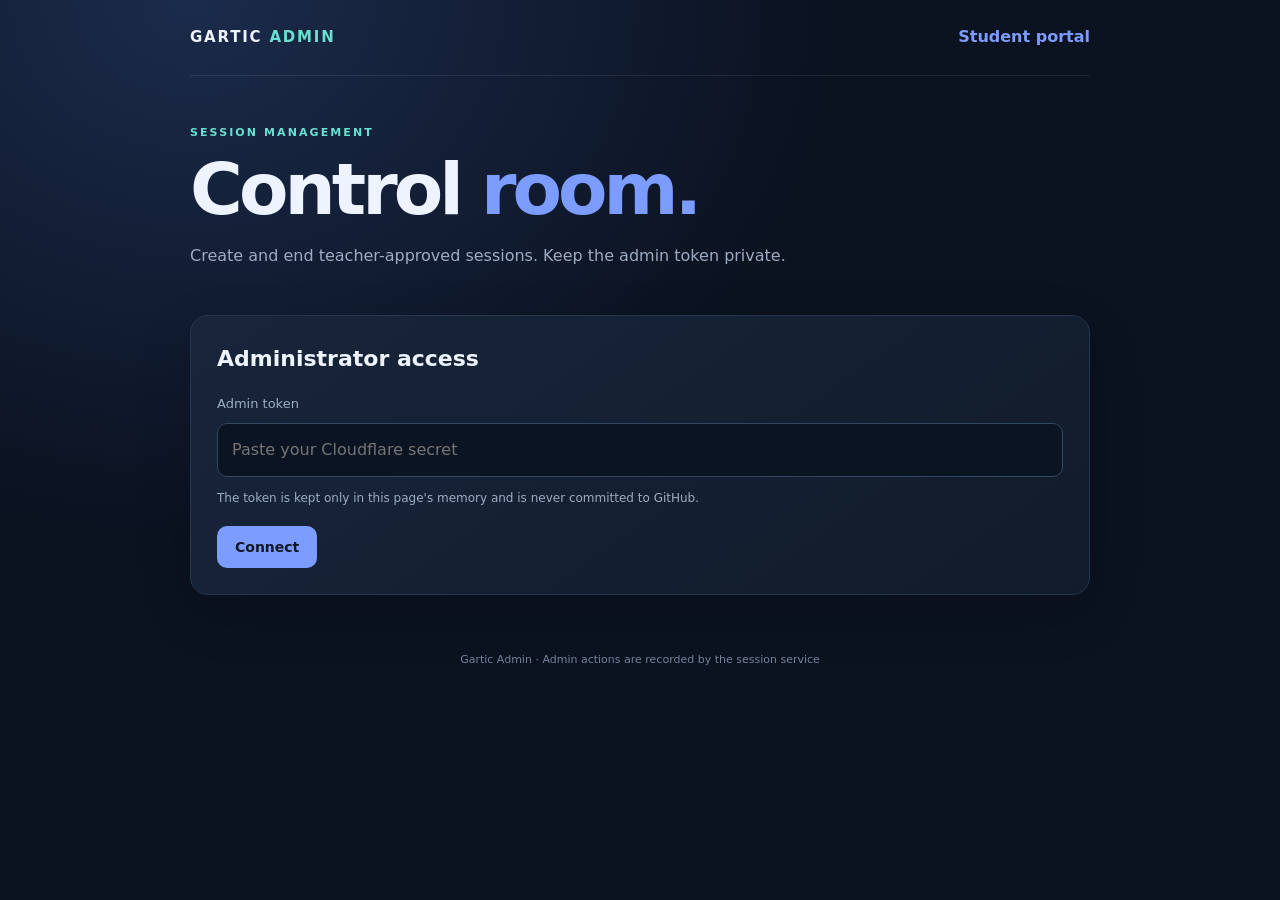
==== admin.html @ 049f01e7 "Add embedded Gartic Phone room creator to admin control" ====
<!doctype html>
<html lang="en">
<head>
  <meta charset="utf-8">
  <meta name="viewport" content="width=device-width, initial-scale=1">
  <meta name="theme-color" content="#101827">
  <title>Gartic Admin | Control Room</title>
  <link rel="stylesheet" href="style.css">
</head>
<body data-page="admin">
  <main class="shell">
    <header class="topbar"><a class="brand" href="index.html">GARTIC <span>ADMIN</span></a><a class="quiet-link" href="index.html">Student portal</a></header>
    <section class="hero compact"><p class="eyebrow">SESSION MANAGEMENT</p><h1>Control <span>room.</span></h1><p class="lede">Create and end teacher-approved sessions. Keep the admin token private.</p></section>
    <section class="panel">
      <h2>Administrator access</h2>
      <label for="admin-token">Admin token</label>
      <input id="admin-token" type="password" autocomplete="off" placeholder="Paste your Cloudflare secret">
      <p class="small muted">The token is kept only in this page's memory and is never committed to GitHub.</p>
      <div class="button-row"><button class="primary" id="connect-button" type="button">Connect</button><span class="message" id="admin-message" aria-live="polite"></span></div>
    </section>
    <section class="panel hidden" id="room-creator-panel">
      <div class="session-head"><div><p class="eyebrow">ROOM CREATOR</p><h2>Create your Gartic Phone room</h2></div><span class="status-pill">EMBEDDED</span></div>
      <p class="small muted">Create the private room in this panel. When Gartic Phone gives you an invitation link, copy it and paste it into the field below. The room creator may refuse to load inside another website; if that happens, use the official-site link as a fallback.</p>
      <div class="room-creator-frame"><iframe id="room-creator-frame" title="Gartic Phone room creator" src="https://garticphone.com/" allow="fullscreen; clipboard-read; clipboard-write" referrerpolicy="strict-origin-when-cross-origin"></iframe></div>
      <p class="small"><a class="text-link" href="https://garticphone.com/" target="_blank" rel="noopener noreferrer">Open official Gartic Phone in a separate tab ↗</a></p>
    </section>
    <section class="panel hidden" id="controls-panel">
      <div class="session-head"><div><p class="eyebrow">CURRENT STATUS</p><h2 id="admin-status">No active session</h2></div><span class="status-pill" id="status-pill">IDLE</span></div>
      <label for="game-url">Private Gartic Phone invitation URL</label>
      <input id="game-url" type="url" inputmode="url" autocomplete="url" placeholder="https://garticphone.com/..." required>
      <p class="small muted">Create the room in the panel above, copy its invitation URL, and paste it here. Only official garticphone.com links are accepted.</p>
      <div class="code-display hidden" id="code-display"><span>SESSION CODE</span><strong id="session-code">------</strong></div>
      <p class="small" id="active-room-wrap" hidden>Active room: <a class="text-link" id="admin-game-link" href="#" target="_blank" rel="noopener noreferrer">Open private room ↗</a></p>
      <div class="button-row"><button class="primary" id="start-button" type="button">Start session</button><button class="danger" id="end-button" type="button" disabled>End session</button></div>
      <p class="small muted">Ending a session updates connected portals. It cannot force-close other browser tabs or control devices outside this portal.</p>
    </section>
    <footer>Gartic Admin · Admin actions are recorded by the session service</footer>
  </main>
  <script src="app.js"></script>
</body>
</html>
---- style.css ----
:root{color-scheme:dark;--bg:#0b1220;--panel:#141f31;--line:#26364d;--text:#edf3ff;--muted:#9eacc2;--blue:#7c9cff;--cyan:#69e0d0;--red:#ff6d7d}*{box-sizing:border-box}body{margin:0;min-height:100vh;background:radial-gradient(ellipse at 15% 0%,#1b2b4b 0,transparent 42%),var(--bg);color:var(--text);font:16px/1.55 system-ui,-apple-system,Segoe UI,sans-serif}.shell{width:min(900px,calc(100% - 36px));margin:0 auto}.topbar{height:76px;display:flex;align-items:center;justify-content:space-between;border-bottom:1px solid #ffffff14}.brand{font-size:15px;font-weight:900;letter-spacing:.12em;color:var(--text);text-decoration:none}.brand span{color:var(--cyan)}.quiet-link,.text-link{color:var(--blue);text-decoration:none;font-weight:650}.hero{padding:64px 0 34px}.hero.compact{padding:48px 0 28px}.eyebrow{font-size:11px;letter-spacing:.19em;font-weight:800;color:var(--cyan);margin:0 0 12px}.hero h1{font-size:clamp(42px,8vw,72px);line-height:1.02;letter-spacing:-.055em;margin:0}.hero h1 span{color:var(--blue)}.lede{color:var(--muted);max-width:610px;margin:18px 0 0}.panel{background:linear-gradient(145deg,#18253a,#111b2b);border:1px solid var(--line);border-radius:18px;padding:26px;margin:18px 0;box-shadow:0 18px 55px #0002}.panel h2{margin:0 0 18px;font-size:22px}label{display:block;font-size:13px;color:var(--muted);margin:0 0 8px}input{width:100%;min-width:0;background:#0b1423;color:var(--text);border:1px solid #344761;border-radius:10px;padding:14px;font:inherit;outline:none}input:focus{border-color:var(--blue);box-shadow:0 0 0 3px #7c9cff22}.join-row,.button-row{display:flex;gap:12px;align-items:center}.join-row input{flex:1}.button-row{margin-top:18px;flex-wrap:wrap}button{border:0;border-radius:10px;padding:13px 18px;font:700 14px system-ui;cursor:pointer}.primary{background:var(--blue);color:#101827}.secondary{background:#293a54;color:var(--text)}.danger{background:#542634;color:#ffdce1}.danger:disabled{opacity:.4;cursor:not-allowed}.message{font-size:13px;color:var(--muted)}.small{font-size:12px}.muted{color:var(--muted)}.hidden{display:none!important}.session-head{display:flex;align-items:center;justify-content:space-between;gap:16px}.session-head h2{margin:0}.live-dot,.status-pill{font-size:11px;font-weight:850;letter-spacing:.12em;color:var(--cyan);border:1px solid #69e0d055;background:#69e0d012;padding:6px 10px;border-radius:99px}.notice{margin:22px 0;padding:18px;border-radius:12px;background:#0c1728;border:1px solid #2b3d57}.notice p{color:var(--muted);margin:6px 0 12px;font-size:13px}.game-frame{height:min(62vh,580px);min-height:340px;border-radius:12px;overflow:hidden;border:1px solid var(--line);background:#080d16}.game-frame iframe{width:100%;height:100%;border:0;background:#080d16}.ended{text-align:center;padding:42px 26px}.end-icon{margin:0 auto 16px;width:48px;height:48px;border-radius:50%;display:grid;place-items:center;background:#69e0d01c;color:var(--cyan);font-size:24px}.code-display{margin:24px 0;padding:18px;background:#0b1423;border:1px dashed #52698b;border-radius:12px;display:flex;align-items:center;justify-content:space-between}.code-display span{font-size:11px;letter-spacing:.15em;color:var(--muted);font-weight:800}.code-display strong{font-size:28px;letter-spacing:.18em;color:var(--cyan)}footer{padding:38px 0 28px;text-align:center;color:#74839a;font-size:11px}@media(max-width:560px){.hero{padding-top:44px}.panel{padding:20px}.join-row{align-items:stretch;flex-direction:column}.join-row button{width:100%}.code-display{align-items:flex-start;flex-direction:column;gap:8px}.game-frame{min-height:280px}.session-head{align-items:flex-start}}
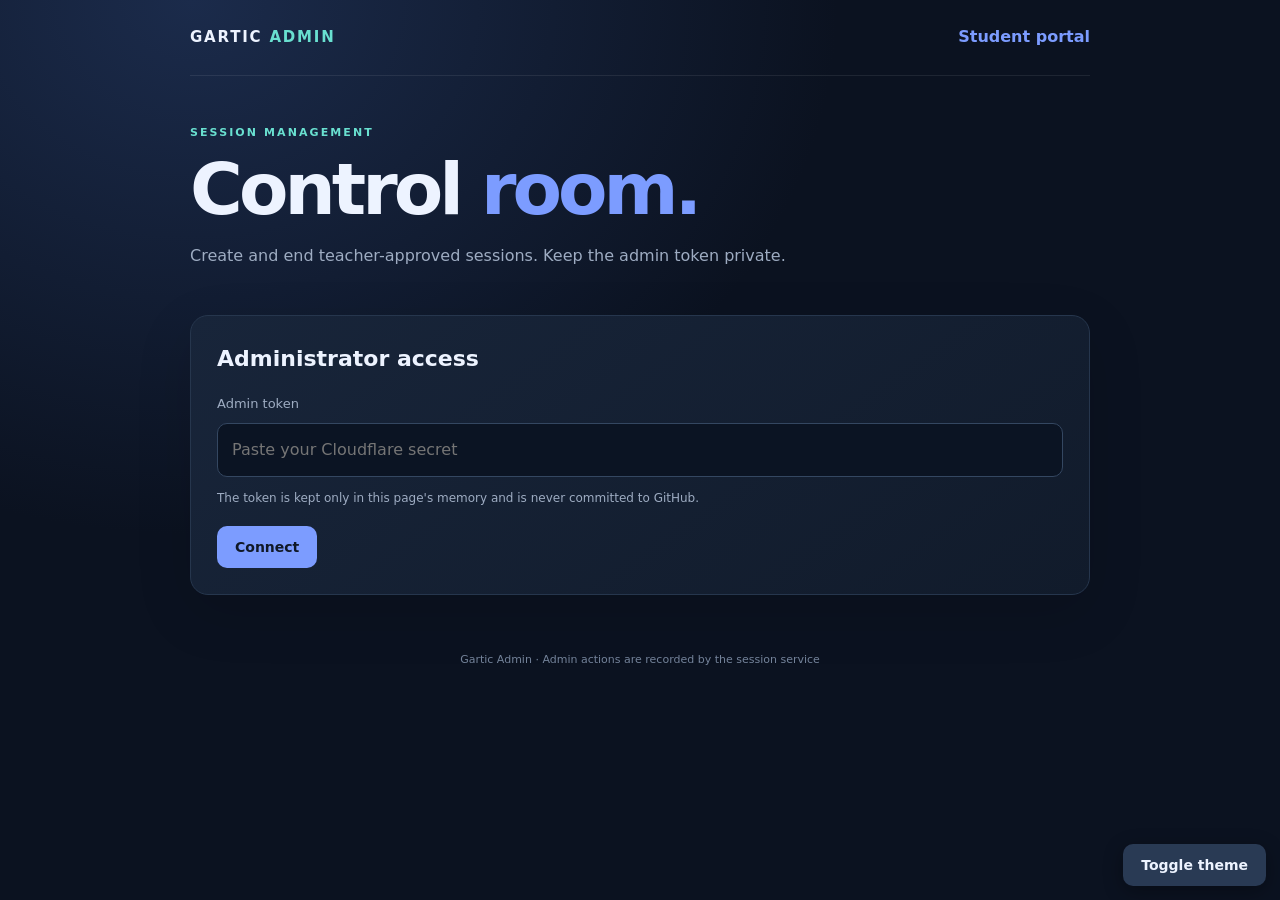
==== commit 67ac8b01: "Add session duration and reusable admin presets" ====
--- a/admin.html
+++ b/admin.html
@@ -21,7 +21,8 @@
     <section class="panel hidden" id="room-creator-panel">
       <div class="session-head"><div><p class="eyebrow">ROOM CREATOR</p><h2>Create your Gartic Phone room</h2></div><span class="status-pill">EMBEDDED</span></div>
       <p class="small muted">Create the private room in this panel. When Gartic Phone gives you an invitation link, copy it and paste it into the field below. The room creator may refuse to load inside another website; if that happens, use the official-site link as a fallback.</p>
-      <div class="room-creator-frame"><iframe id="room-creator-frame" title="Gartic Phone room creator" src="https://garticphone.com/" allow="fullscreen; clipboard-read; clipboard-write" referrerpolicy="strict-origin-when-cross-origin"></iframe></div>
+      <div class="button-row room-tools"><button class="secondary" id="room-fullscreen-button" type="button">Enter full screen ⛶</button></div>
+      <div class="room-creator-frame" id="room-creator-container"><iframe id="room-creator-frame" title="Gartic Phone room creator" src="https://garticphone.com/" allow="fullscreen; clipboard-read; clipboard-write" referrerpolicy="strict-origin-when-cross-origin"></iframe></div>
       <p class="small"><a class="text-link" href="https://garticphone.com/" target="_blank" rel="noopener noreferrer">Open official Gartic Phone in a separate tab ↗</a></p>
     </section>
     <section class="panel hidden" id="controls-panel">
@@ -29,10 +30,13 @@
       <label for="game-url">Private Gartic Phone invitation URL</label>
       <input id="game-url" type="url" inputmode="url" autocomplete="url" placeholder="https://garticphone.com/..." required>
       <p class="small muted">Create the room in the panel above, copy its invitation URL, and paste it here. Only official garticphone.com links are accepted.</p>
-      <div class="code-display hidden" id="code-display"><span>SESSION CODE</span><strong id="session-code">------</strong></div>
+      <div class="control-grid"><div><label for="duration-minutes">Session duration in minutes (0 = unlimited)</label><input id="duration-minutes" type="number" min="0" max="360" value="0"></div><div><label for="session-countdown">Time remaining</label><input id="session-countdown" value="Not timed" readonly></div></div><div class="code-display hidden" id="code-display"><span>SESSION CODE</span><strong id="session-code">------</strong></div>
       <p class="small" id="active-room-wrap" hidden>Active room: <a class="text-link" id="admin-game-link" href="#" target="_blank" rel="noopener noreferrer">Open private room ↗</a></p>
-      <div class="button-row"><button class="primary" id="start-button" type="button">Start session</button><button class="danger" id="end-button" type="button" disabled>End session</button></div>
-      <p class="small muted">Ending a session updates connected portals. It cannot force-close other browser tabs or control devices outside this portal.</p>
+      <div class="button-row"><button class="primary" id="start-button" type="button">Start session</button><button class="secondary" id="lock-button" type="button" disabled>Lock new joins</button><button class="danger" id="end-button" type="button" disabled>Force disconnect all</button></div>
+      <div class="control-grid"><div><label for="max-participants">Maximum participants (0 = unlimited)</label><input id="max-participants" type="number" min="0" max="200" value="0"></div><label class="check-label"><input id="waiting-room-toggle" type="checkbox"> Require admin approval for new students</label></div><div class="button-row"><button class="secondary" id="save-settings-button" type="button">Save settings</button><button class="secondary" id="pause-button" type="button" disabled>Pause session</button></div><h3>Announcement to everyone</h3><label for="announcement-template">Quick message</label><select id="announcement-template"><option value="">Choose a template…</option><option>Session starts now. Please join.</option><option>We are taking a short break.</option><option>Five minutes remaining.</option><option>Please follow the classroom rules.</option><option>The session is ending now.</option></select><div class="join-row"><input id="announcement-input" maxlength="240" placeholder="Type an announcement"><button class="secondary" id="announce-button" type="button">Publish</button></div><h3>Session presets</h3><div class="join-row"><input id="preset-name" maxlength="30" placeholder="Preset name"><select id="preset-select"><option value="">Saved presets…</option></select><button class="secondary" id="save-preset-button" type="button">Save preset</button><button class="secondary" id="load-preset-button" type="button">Load</button></div><h3>Participants</h3><input id="participant-search" placeholder="Search participants…">
+      <p class="small muted">Participants currently checking in through this portal. A disconnected or offline browser will disappear after about 20 seconds.</p>
+      <div id="participant-list" class="participant-list"><p class="small muted">No participants connected.</p></div>
+      <p class="small muted">Force disconnect ends the managed session for everyone. Pause/resume changes the portal status only; it cannot pause the external Gartic Phone game itself.</p><div class="button-row"><button class="secondary" id="export-attendance-button" type="button">Export attendance CSV</button></div><h3>Messages from students</h3><div id="message-list" class="event-list"><p class="small muted">No messages yet.</p></div><h3>Activity log</h3><div id="activity-list" class="event-list"><p class="small muted">No activity yet.</p></div><h3>Previous sessions</h3><div id="history-list" class="event-list"><p class="small muted">No previous sessions.</p></div>
     </section>
     <footer>Gartic Admin · Admin actions are recorded by the session service</footer>
   </main>
--- a/style.css
+++ b/style.css
@@ -1 +1,6 @@
-:root{color-scheme:dark;--bg:#0b1220;--panel:#141f31;--line:#26364d;--text:#edf3ff;--muted:#9eacc2;--blue:#7c9cff;--cyan:#69e0d0;--red:#ff6d7d}*{box-sizing:border-box}body{margin:0;min-height:100vh;background:radial-gradient(ellipse at 15% 0%,#1b2b4b 0,transparent 42%),var(--bg);color:var(--text);font:16px/1.55 system-ui,-apple-system,Segoe UI,sans-serif}.shell{width:min(900px,calc(100% - 36px));margin:0 auto}.topbar{height:76px;display:flex;align-items:center;justify-content:space-between;border-bottom:1px solid #ffffff14}.brand{font-size:15px;font-weight:900;letter-spacing:.12em;color:var(--text);text-decoration:none}.brand span{color:var(--cyan)}.quiet-link,.text-link{color:var(--blue);text-decoration:none;font-weight:650}.hero{padding:64px 0 34px}.hero.compact{padding:48px 0 28px}.eyebrow{font-size:11px;letter-spacing:.19em;font-weight:800;color:var(--cyan);margin:0 0 12px}.hero h1{font-size:clamp(42px,8vw,72px);line-height:1.02;letter-spacing:-.055em;margin:0}.hero h1 span{color:var(--blue)}.lede{color:var(--muted);max-width:610px;margin:18px 0 0}.panel{background:linear-gradient(145deg,#18253a,#111b2b);border:1px solid var(--line);border-radius:18px;padding:26px;margin:18px 0;box-shadow:0 18px 55px #0002}.panel h2{margin:0 0 18px;font-size:22px}label{display:block;font-size:13px;color:var(--muted);margin:0 0 8px}input{width:100%;min-width:0;background:#0b1423;color:var(--text);border:1px solid #344761;border-radius:10px;padding:14px;font:inherit;outline:none}input:focus{border-color:var(--blue);box-shadow:0 0 0 3px #7c9cff22}.join-row,.button-row{display:flex;gap:12px;align-items:center}.join-row input{flex:1}.button-row{margin-top:18px;flex-wrap:wrap}button{border:0;border-radius:10px;padding:13px 18px;font:700 14px system-ui;cursor:pointer}.primary{background:var(--blue);color:#101827}.secondary{background:#293a54;color:var(--text)}.danger{background:#542634;color:#ffdce1}.danger:disabled{opacity:.4;cursor:not-allowed}.message{font-size:13px;color:var(--muted)}.small{font-size:12px}.muted{color:var(--muted)}.hidden{display:none!important}.session-head{display:flex;align-items:center;justify-content:space-between;gap:16px}.session-head h2{margin:0}.live-dot,.status-pill{font-size:11px;font-weight:850;letter-spacing:.12em;color:var(--cyan);border:1px solid #69e0d055;background:#69e0d012;padding:6px 10px;border-radius:99px}.notice{margin:22px 0;padding:18px;border-radius:12px;background:#0c1728;border:1px solid #2b3d57}.notice p{color:var(--muted);margin:6px 0 12px;font-size:13px}.game-frame{height:min(62vh,580px);min-height:340px;border-radius:12px;overflow:hidden;border:1px solid var(--line);background:#080d16}.game-frame iframe{width:100%;height:100%;border:0;background:#080d16}.ended{text-align:center;padding:42px 26px}.end-icon{margin:0 auto 16px;width:48px;height:48px;border-radius:50%;display:grid;place-items:center;background:#69e0d01c;color:var(--cyan);font-size:24px}.code-display{margin:24px 0;padding:18px;background:#0b1423;border:1px dashed #52698b;border-radius:12px;display:flex;align-items:center;justify-content:space-between}.code-display span{font-size:11px;letter-spacing:.15em;color:var(--muted);font-weight:800}.code-display strong{font-size:28px;letter-spacing:.18em;color:var(--cyan)}footer{padding:38px 0 28px;text-align:center;color:#74839a;font-size:11px}@media(max-width:560px){.hero{padding-top:44px}.panel{padding:20px}.join-row{align-items:stretch;flex-direction:column}.join-row button{width:100%}.code-display{align-items:flex-start;flex-direction:column;gap:8px}.game-frame{min-height:280px}.session-head{align-items:flex-start}}+:root{color-scheme:dark;--bg:#0b1220;--panel:#141f31;--line:#26364d;--text:#edf3ff;--muted:#9eacc2;--blue:#7c9cff;--cyan:#69e0d0;--red:#ff6d7d}*{box-sizing:border-box}body{margin:0;min-height:100vh;background:radial-gradient(ellipse at 15% 0%,#1b2b4b 0,transparent 42%),var(--bg);color:var(--text);font:16px/1.55 system-ui,-apple-system,Segoe UI,sans-serif}.shell{width:min(900px,calc(100% - 36px));margin:0 auto}.topbar{height:76px;display:flex;align-items:center;justify-content:space-between;border-bottom:1px solid #ffffff14}.brand{font-size:15px;font-weight:900;letter-spacing:.12em;color:var(--text);text-decoration:none}.brand span{color:var(--cyan)}.quiet-link,.text-link{color:var(--blue);text-decoration:none;font-weight:650}.hero{padding:64px 0 34px}.hero.compact{padding:48px 0 28px}.eyebrow{font-size:11px;letter-spacing:.19em;font-weight:800;color:var(--cyan);margin:0 0 12px}.hero h1{font-size:clamp(42px,8vw,72px);line-height:1.02;letter-spacing:-.055em;margin:0}.hero h1 span{color:var(--blue)}.lede{color:var(--muted);max-width:610px;margin:18px 0 0}.panel{background:linear-gradient(145deg,#18253a,#111b2b);border:1px solid var(--line);border-radius:18px;padding:26px;margin:18px 0;box-shadow:0 18px 55px #0002}.panel h2{margin:0 0 18px;font-size:22px}label{display:block;font-size:13px;color:var(--muted);margin:0 0 8px}input{width:100%;min-width:0;background:#0b1423;color:var(--text);border:1px solid #344761;border-radius:10px;padding:14px;font:inherit;outline:none}input:focus{border-color:var(--blue);box-shadow:0 0 0 3px #7c9cff22}.join-row,.button-row{display:flex;gap:12px;align-items:center}.join-row input{flex:1}.button-row{margin-top:18px;flex-wrap:wrap}button{border:0;border-radius:10px;padding:13px 18px;font:700 14px system-ui;cursor:pointer}.primary{background:var(--blue);color:#101827}.secondary{background:#293a54;color:var(--text)}.danger{background:#542634;color:#ffdce1}.danger:disabled{opacity:.4;cursor:not-allowed}.message{font-size:13px;color:var(--muted)}.small{font-size:12px}.muted{color:var(--muted)}.hidden{display:none!important}.session-head{display:flex;align-items:center;justify-content:space-between;gap:16px}.session-head h2{margin:0}.live-dot,.status-pill{font-size:11px;font-weight:850;letter-spacing:.12em;color:var(--cyan);border:1px solid #69e0d055;background:#69e0d012;padding:6px 10px;border-radius:99px}.notice{margin:22px 0;padding:18px;border-radius:12px;background:#0c1728;border:1px solid #2b3d57}.notice p{color:var(--muted);margin:6px 0 12px;font-size:13px}.game-frame{height:min(62vh,580px);min-height:340px;border-radius:12px;overflow:hidden;border:1px solid var(--line);background:#080d16}.game-frame iframe{width:100%;height:100%;border:0;background:#080d16}.ended{text-align:center;padding:42px 26px}.end-icon{margin:0 auto 16px;width:48px;height:48px;border-radius:50%;display:grid;place-items:center;background:#69e0d01c;color:var(--cyan);font-size:24px}.code-display{margin:24px 0;padding:18px;background:#0b1423;border:1px dashed #52698b;border-radius:12px;display:flex;align-items:center;justify-content:space-between}.code-display span{font-size:11px;letter-spacing:.15em;color:var(--muted);font-weight:800}.code-display strong{font-size:28px;letter-spacing:.18em;color:var(--cyan)}footer{padding:38px 0 28px;text-align:center;color:#74839a;font-size:11px}@media(max-width:560px){.hero{padding-top:44px}.panel{padding:20px}.join-row{align-items:stretch;flex-direction:column}.join-row button{width:100%}.code-display{align-items:flex-start;flex-direction:column;gap:8px}.game-frame{min-height:280px}.session-head{align-items:flex-start}}
+.room-creator-frame{height:min(70vh,680px);min-height:420px;margin:18px 0 10px;border:1px solid var(--line);border-radius:12px;overflow:hidden;background:#080d16}.room-creator-frame iframe{display:block;width:100%;height:100%;border:0;background:#080d16}@media(max-width:560px){.room-creator-frame{height:65vh;min-height:360px}}
+
+.participant-list{display:grid;gap:8px;margin:12px 0 18px}.participant-row{display:flex;align-items:center;justify-content:space-between;gap:12px;padding:10px 12px;border:1px solid var(--line);border-radius:10px;background:#0b1423}.participant-row button{padding:8px 12px;font-size:12px}.participant-row span{font-size:13px;color:var(--text)}
+
+.control-grid{display:grid;grid-template-columns:1fr 1fr;gap:16px;margin:18px 0}.check-label{display:flex;align-items:center;gap:10px}.check-label input{width:auto}.announcement{padding:13px 16px;margin:14px 0;border:1px solid #69e0d055;background:#69e0d012;border-radius:10px;color:var(--cyan);font-weight:700}.event-list{display:grid;gap:7px;margin:10px 0 20px}.event-row{display:flex;justify-content:space-between;gap:12px;padding:9px 11px;border:1px solid var(--line);border-radius:9px;background:#0b1423;font-size:12px}.event-row time{color:var(--muted);white-space:nowrap;font-size:10px}.student-message-box{margin:18px 0}.theme-toggle{position:fixed;right:14px;bottom:14px;z-index:5;background:#293a54;color:var(--text);box-shadow:0 5px 20px #0005}.light-mode{--bg:#eef3fa;--panel:#fff;--line:#d2dbea;--text:#172338;--muted:#52627a;color:var(--text);background:var(--bg)}.light-mode .panel{background:#fff}.light-mode input,.light-mode .event-row,.light-mode .participant-row{background:#f7f9fc;color:#172338}.light-mode .notice{background:#f4f7fc}.light-mode .event-row{border-color:var(--line)}@media(max-width:600px){.control-grid{grid-template-columns:1fr}.event-row{flex-direction:column}.event-row time{white-space:normal}}
